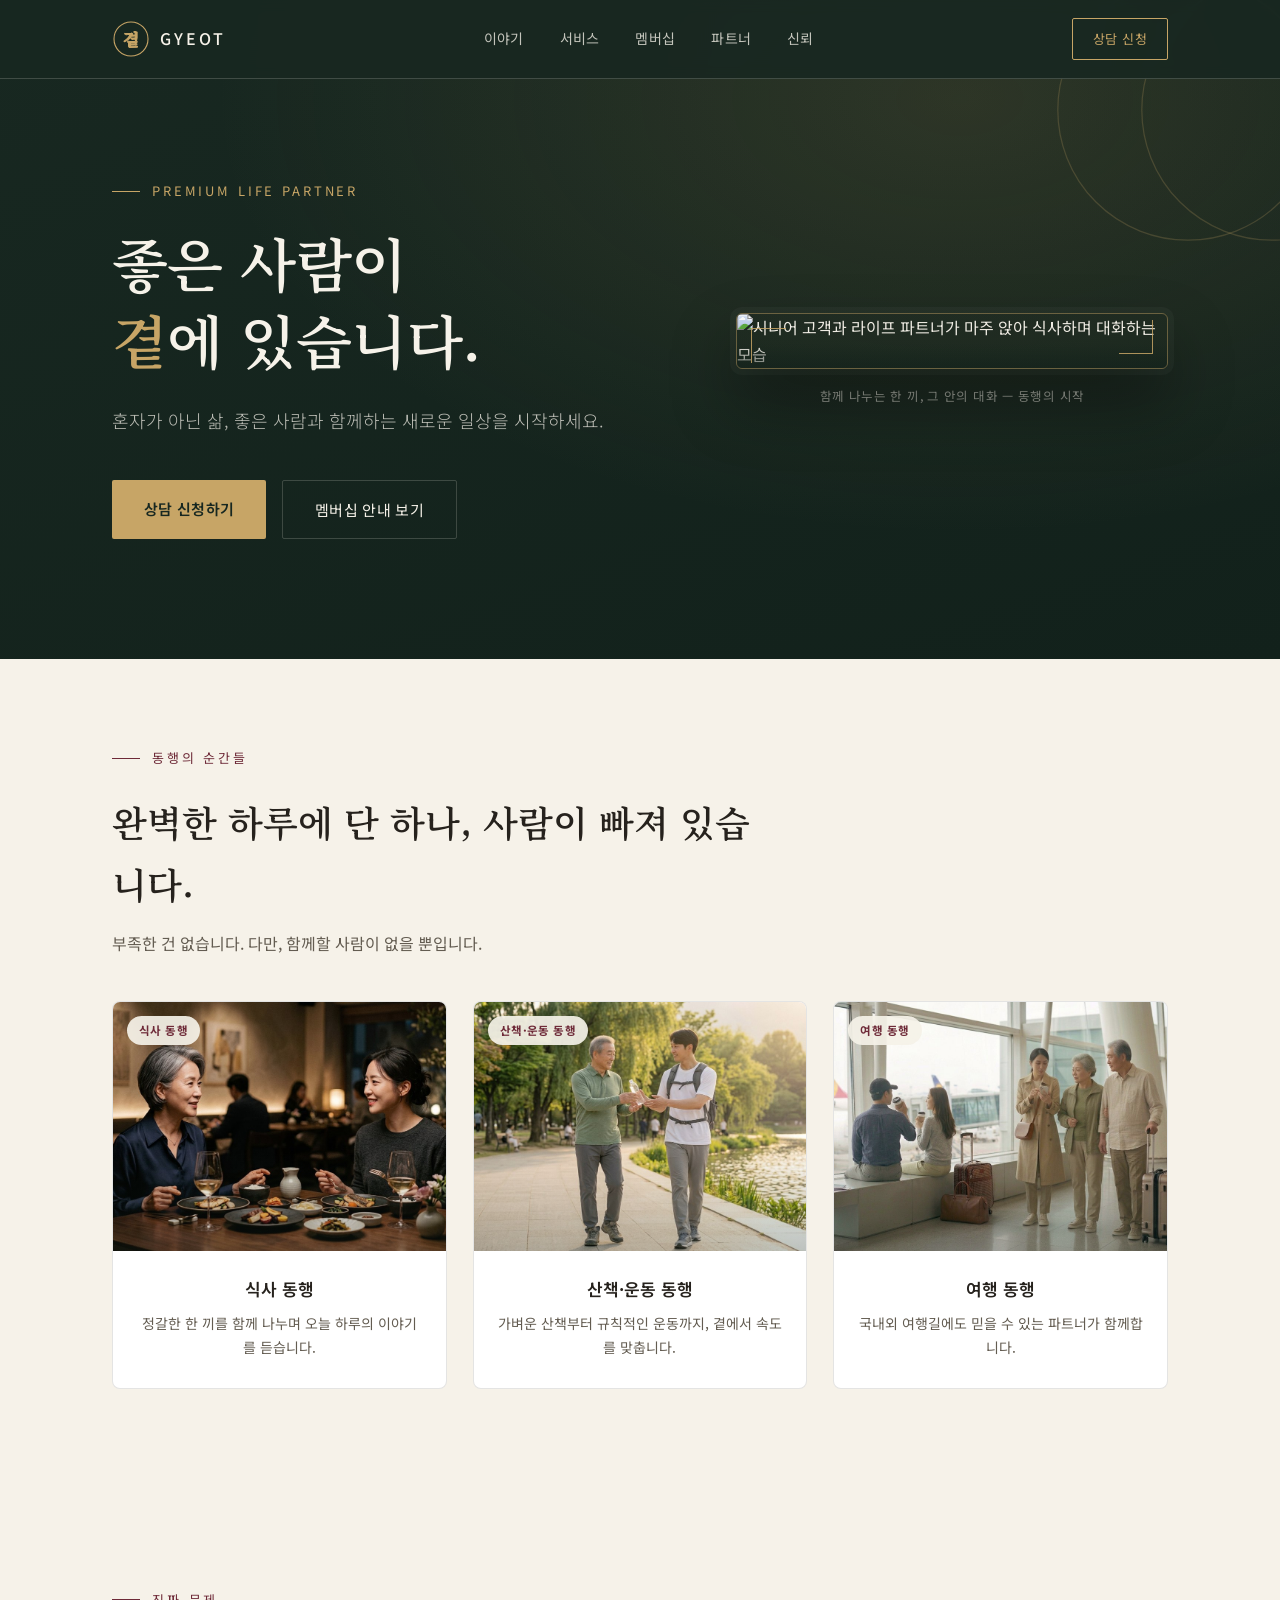
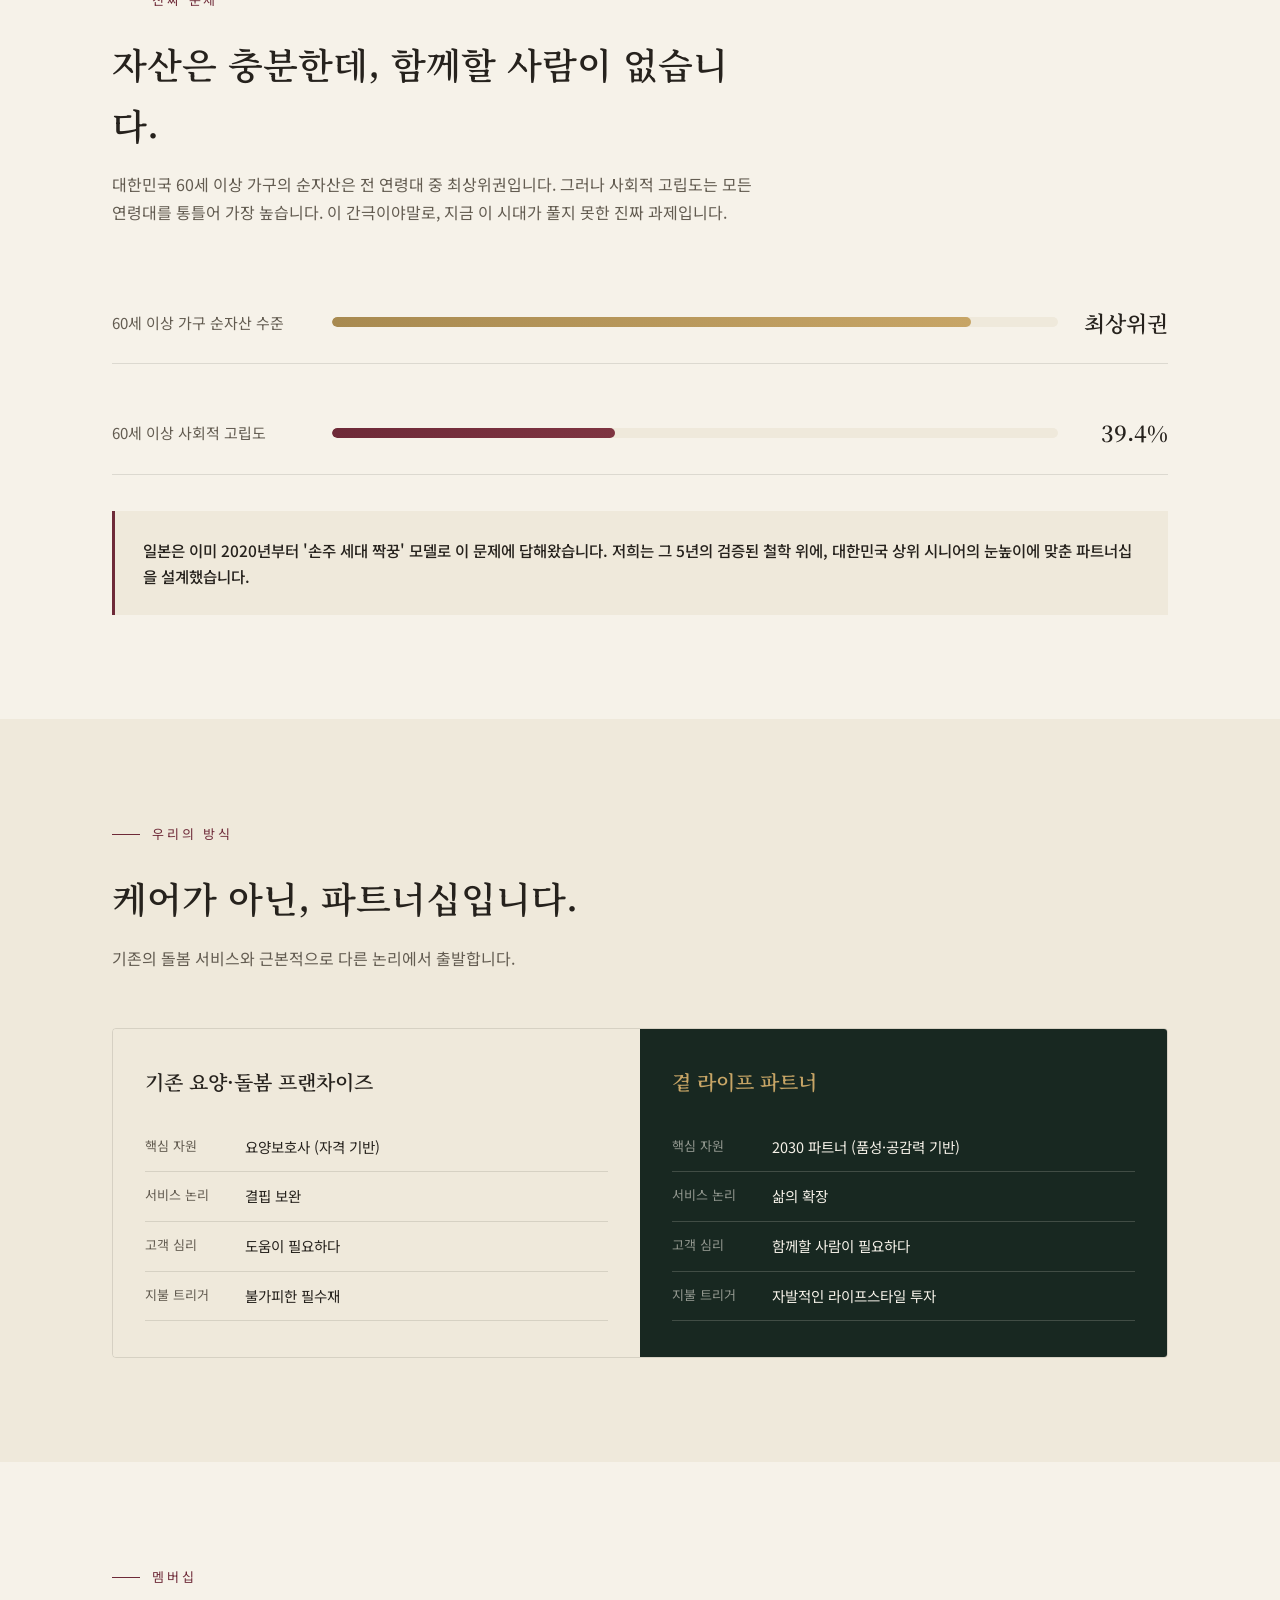
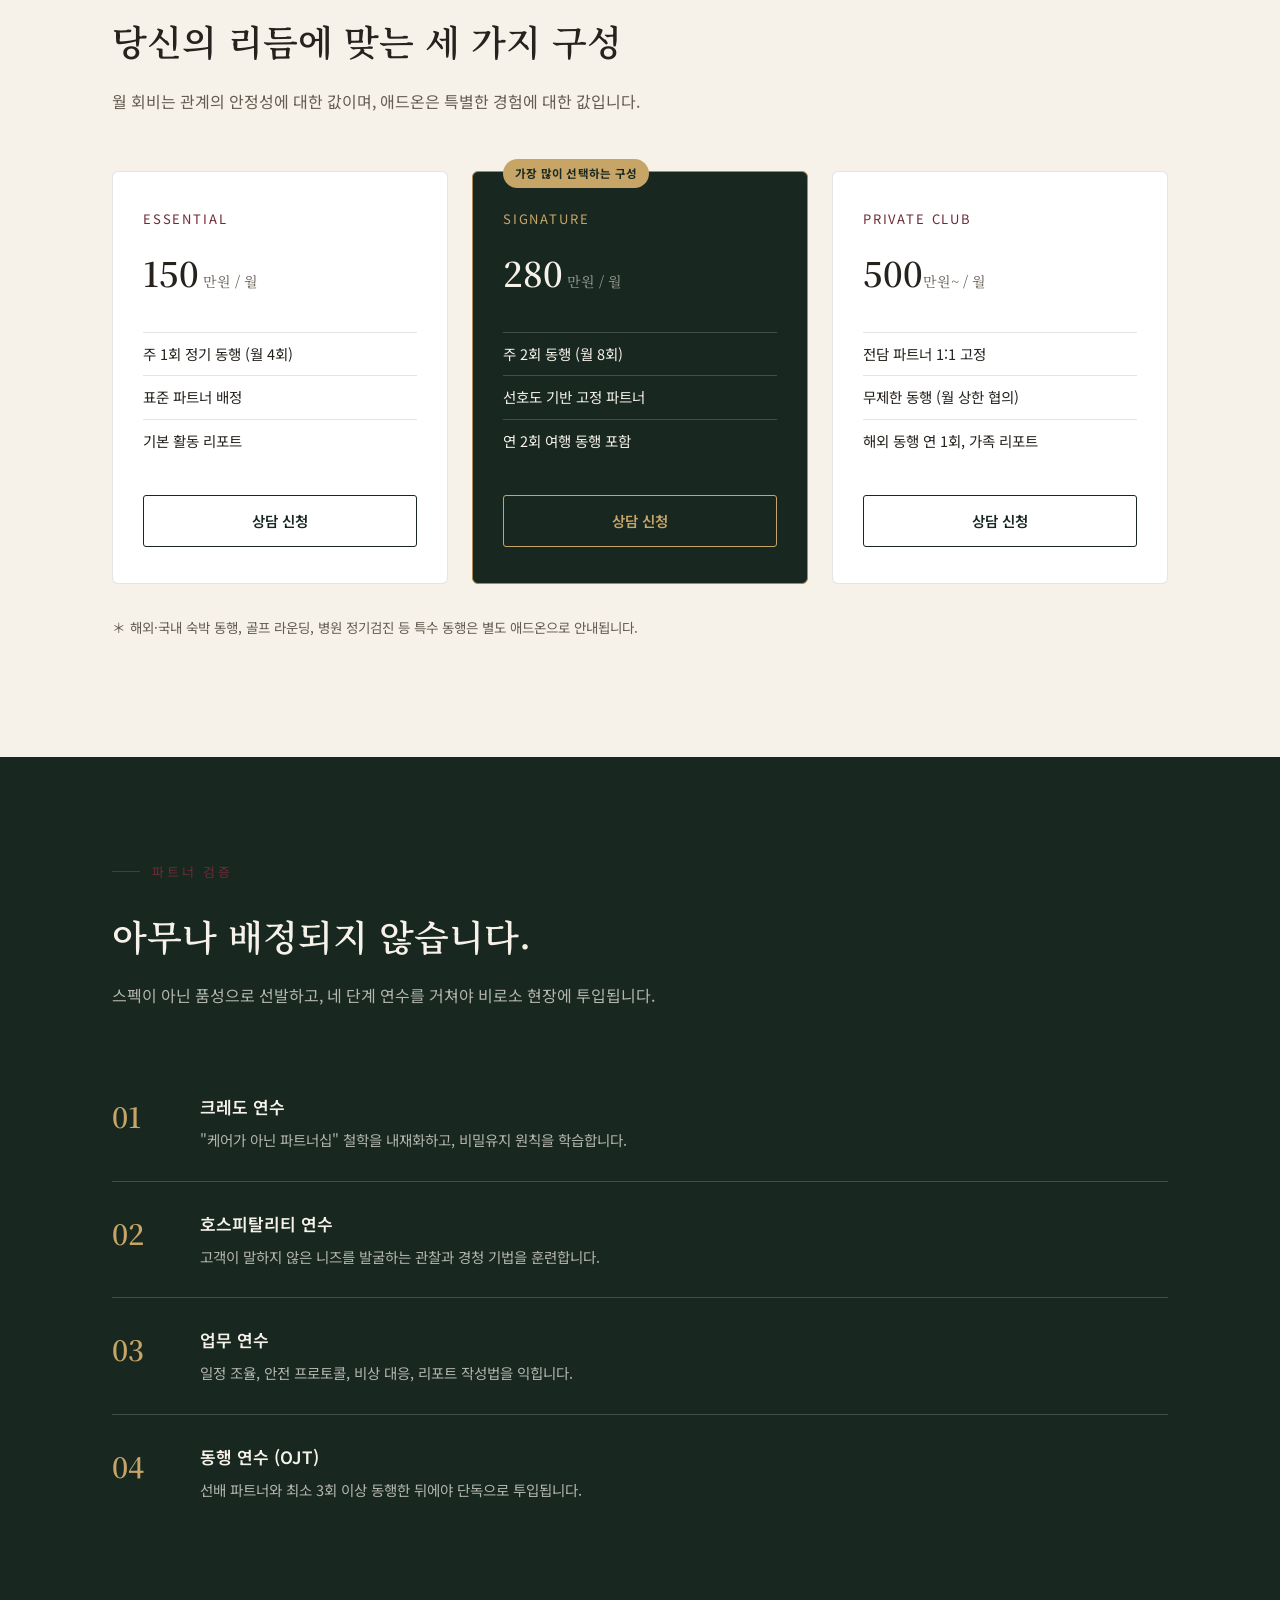
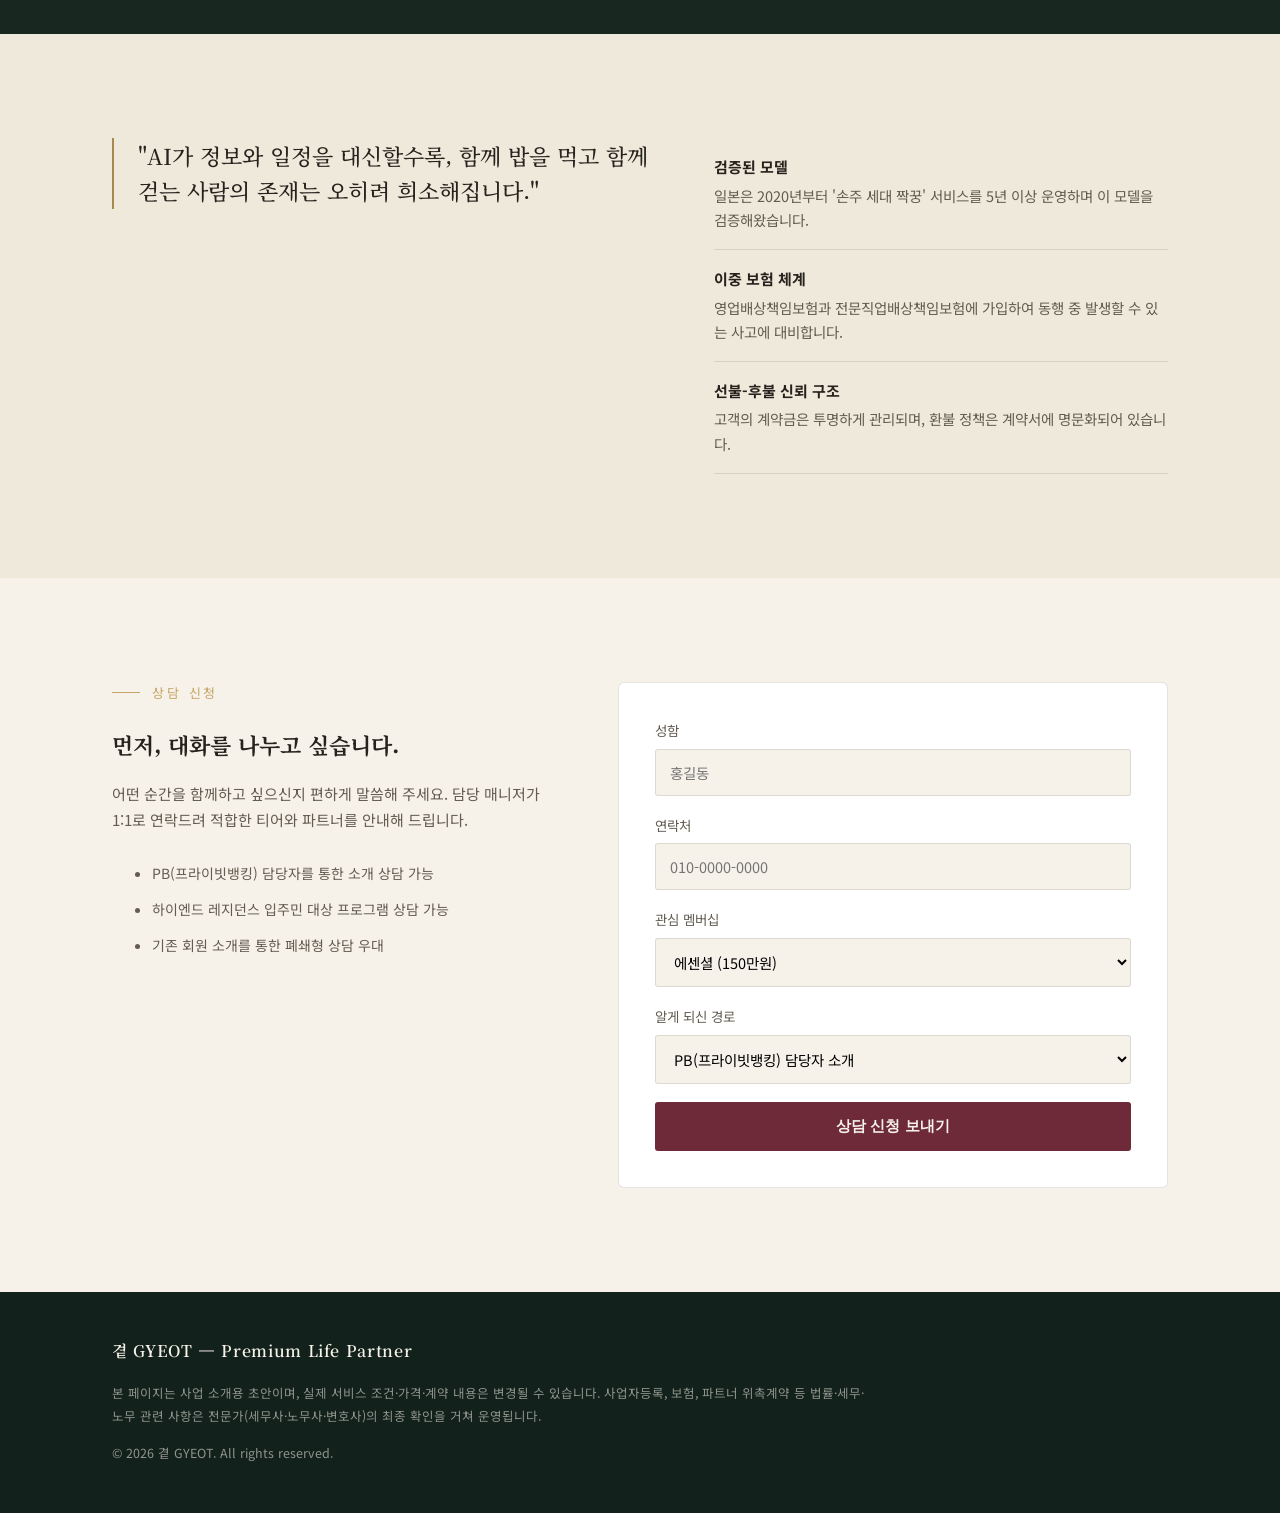
==== senior-life-partner.html @ 0fdac77f "GYEOT 사이트: 유저 페이지로 이전" ====
<!DOCTYPE html>
<html lang="ko">
<head>
<meta charset="UTF-8">
<meta name="viewport" content="width=device-width, initial-scale=1.0">
<title>곁 GYEOT — Premium Life Partner</title>
<link rel="preconnect" href="https://fonts.googleapis.com">
<link rel="preconnect" href="https://fonts.gstatic.com" crossorigin>
<link href="https://fonts.googleapis.com/css2?family=Noto+Serif+KR:wght@400;500;600;700&family=Noto+Sans+KR:wght@300;400;500;600;700&display=swap" rel="stylesheet">
<style>
  :root{
    --ivory:#F6F2E9;
    --ivory-deep:#EFE9DB;
    --pine:#182821;
    --pine-soft:#22362D;
    --burgundy:#6E2A38;
    --burgundy-soft:#7E3441;
    --gold:#A88A50;
    --gold-bright:#C7A566;
    --ink:#26221D;
    --ink-soft:#635C51;
    --line:rgba(38,34,29,0.12);
    --line-on-dark:rgba(246,242,233,0.18);
  }
  *{box-sizing:border-box;}
  html{scroll-behavior:smooth;}
  body{
    margin:0;
    background:var(--ivory);
    color:var(--ink);
    font-family:'Noto Sans KR', sans-serif;
    font-weight:400;
    line-height:1.7;
    -webkit-font-smoothing:antialiased;
  }
  h1,h2,h3,.serif{ font-family:'Noto Serif KR', serif; }
  a{ color:inherit; }
  .wrap{ max-width:1120px; margin:0 auto; padding:0 32px; }
  @media (max-width:640px){ .wrap{ padding:0 20px; } }

  /* --- signature mark: interlocking companion circles --- */
  .mark{ display:inline-flex; align-items:center; gap:0; }
  .mark svg{ display:block; }

  /* --- nav --- */
  header{
    position:fixed; top:0; left:0; right:0; z-index:50;
    background:rgba(24,40,33,0.92);
    backdrop-filter:blur(6px);
    border-bottom:1px solid var(--line-on-dark);
  }
  .nav{
    display:flex; align-items:center; justify-content:space-between;
    padding:18px 32px; max-width:1120px; margin:0 auto;
  }
  .brand{
    display:flex; align-items:center; gap:10px;
    color:var(--ivory); letter-spacing:0.04em; font-size:19px; font-weight:600;
  }
  .brand .mark svg{ stroke:var(--gold-bright); }
  nav.links{ display:flex; gap:36px; font-size:14px; letter-spacing:0.02em; }
  nav.links a{ color:rgba(246,242,233,0.78); text-decoration:none; transition:color .2s; }
  nav.links a:hover{ color:var(--gold-bright); }
  .nav-cta{
    background:transparent; border:1px solid var(--gold-bright); color:var(--gold-bright);
    padding:9px 20px; font-size:13px; letter-spacing:0.03em; border-radius:2px;
    text-decoration:none; transition:all .25s;
  }
  .nav-cta:hover{ background:var(--gold-bright); color:var(--pine); }
  .nav-toggle{ display:none; }
  @media (max-width:800px){
    nav.links{ display:none; }
    .nav-toggle{ display:block; color:var(--ivory); background:none; border:none; font-size:22px; cursor:pointer; }
  }

  /* --- hero --- */
  .hero{
    background:
      radial-gradient(ellipse at 75% 15%, rgba(168,138,80,0.16), transparent 55%),
      linear-gradient(160deg, #182821 0%, #12211B 100%);
    color:var(--ivory);
    padding:180px 0 120px;
    position:relative;
    overflow:hidden;
  }
  .hero::after{
    content:"";
    position:absolute; right:-160px; top:-100px; width:420px; height:420px;
    background: url('data:image/svg+xml;utf8,<svg xmlns="http://www.w3.org/2000/svg" viewBox="0 0 200 200"><circle cx="80" cy="100" r="62" fill="none" stroke="%23C7A566" stroke-width="0.6" opacity="0.22"/><circle cx="120" cy="100" r="62" fill="none" stroke="%23C7A566" stroke-width="0.6" opacity="0.22"/></svg>') no-repeat center/contain;
    pointer-events:none;
  }
  .hero-grid{
    display:grid; grid-template-columns:1.15fr 0.85fr; gap:40px; align-items:center; position:relative; z-index:1;
  }
  @media (max-width:900px){ .hero-grid{ grid-template-columns:1fr; } .hero-visual{ order:-1; max-width:340px; margin:0 auto 20px; } }
  .hero-visual{ position:relative; }
  .hero-visual-frame{
    position:relative; border-radius:6px; overflow:hidden;
    border:1px solid rgba(199,165,102,0.45);
    box-shadow:0 32px 64px rgba(0,0,0,0.38), 0 0 0 6px rgba(246,242,233,0.03);
  }
  .hero-visual-frame img{ width:100%; display:block; filter:saturate(0.93) brightness(0.97); }
  .hero-visual-frame::after{
    content:""; position:absolute; inset:0; pointer-events:none;
    background:linear-gradient(180deg, rgba(24,40,33,0) 55%, rgba(18,33,27,0.62) 100%);
  }
  .hero-visual-frame::before{
    content:""; position:absolute; top:14px; left:14px; width:34px; height:34px;
    border-top:1.4px solid var(--gold-bright); border-left:1.4px solid var(--gold-bright);
    z-index:2; opacity:0.85;
  }
  .hero-visual-corner{
    position:absolute; bottom:14px; right:14px; width:34px; height:34px;
    border-bottom:1.4px solid var(--gold-bright); border-right:1.4px solid var(--gold-bright);
    z-index:2; opacity:0.85;
  }
  .hero-visual svg{ width:100%; height:auto; display:block; }
  .hero-visual-caption{
    margin-top:16px; font-size:12.5px; letter-spacing:0.03em; color:rgba(246,242,233,0.55); text-align:center;
  }
  .eyebrow{
    font-size:13px; letter-spacing:0.22em; text-transform:uppercase; color:var(--gold-bright);
    margin-bottom:22px; display:flex; align-items:center; gap:12px;
  }
  .eyebrow::before{ content:""; width:28px; height:1px; background:var(--gold-bright); display:inline-block; }
  .hero h1{
    font-size:clamp(34px, 5.2vw, 58px);
    font-weight:600; line-height:1.32; margin:0 0 28px; max-width:720px;
    letter-spacing:-0.01em;
  }
  .hero h1 em{ font-style:normal; color:var(--gold-bright); }
  .hero p.lead{
    font-size:18px; color:rgba(246,242,233,0.75); max-width:560px; margin:0 0 44px; font-weight:300;
  }
  .cta-row{ display:flex; gap:16px; flex-wrap:wrap; }
  .btn-gold{
    background:var(--gold-bright); color:var(--pine); border:none; padding:16px 32px;
    font-size:15px; font-weight:600; letter-spacing:0.02em; border-radius:2px; cursor:pointer;
    text-decoration:none; display:inline-block; transition:transform .2s, box-shadow .2s;
  }
  .btn-gold:hover{ transform:translateY(-2px); box-shadow:0 12px 28px rgba(199,165,102,0.25); }
  .btn-ghost{
    background:transparent; color:var(--ivory); border:1px solid var(--line-on-dark); padding:16px 32px;
    font-size:15px; letter-spacing:0.02em; border-radius:2px; cursor:pointer; text-decoration:none; display:inline-block;
    transition:border-color .2s;
  }
  .btn-ghost:hover{ border-color:var(--gold-bright); }

  /* --- section shell --- */
  section{ padding:104px 0; }
  .section-head{ max-width:640px; margin:0 0 56px; }
  .section-head .eyebrow{ color:var(--burgundy); }
  .section-head .eyebrow::before{ background:var(--burgundy); }
  .section-head h2{ font-size:clamp(26px,3.4vw,36px); font-weight:600; margin:0 0 16px; color:var(--ink); }
  .section-head p{ color:var(--ink-soft); font-size:16px; margin:0; }
  .dark-bg{ background:var(--pine); color:var(--ivory); }
  .dark-bg .section-head h2{ color:var(--ivory); }
  .dark-bg .section-head p{ color:rgba(246,242,233,0.7); }

  /* --- insight: 격차 비교 --- */
  .moments{ padding:88px 0 96px; background:var(--ivory); }
  .moments .section-head{ margin-bottom:44px; }
  .moment-grid{ display:grid; grid-template-columns:repeat(3,1fr); gap:26px; }
  @media (max-width:800px){ .moment-grid{ grid-template-columns:1fr; } }
  .moment-card{
    background:#fff; border:1px solid var(--line); border-radius:8px; overflow:hidden;
    text-align:left; transition:transform .25s, box-shadow .25s;
  }
  .moment-card:hover{ transform:translateY(-5px); box-shadow:0 18px 34px rgba(38,34,29,0.09); }
  .moment-photo{ position:relative; aspect-ratio:4/3; overflow:hidden; }
  .moment-photo img{ width:100%; height:100%; object-fit:cover; display:block; filter:saturate(0.95); transition:transform .5s ease; }
  .moment-card:hover .moment-photo img{ transform:scale(1.04); }
  .moment-photo::after{
    content:""; position:absolute; inset:0;
    background:linear-gradient(180deg, rgba(24,40,33,0) 60%, rgba(24,40,33,0.28) 100%);
  }
  .moment-tag{
    position:absolute; top:14px; left:14px; z-index:2;
    background:rgba(246,242,233,0.92); color:var(--burgundy); font-size:11.5px; font-weight:700;
    letter-spacing:0.04em; padding:5px 12px; border-radius:20px;
  }
  .moment-body{ padding:24px 24px 28px; text-align:center; }
  .moment-body h4{ font-size:17px; margin:0 0 8px; font-weight:600; }
  .moment-body p{ font-size:14px; color:var(--ink-soft); margin:0; }

  .gap-compare{ display:grid; gap:28px; }
  .gap-row{
    display:grid; grid-template-columns:200px 1fr 90px; gap:20px; align-items:center;
    padding:22px 0; border-bottom:1px solid var(--line);
  }
  .gap-row .label{ font-size:15px; color:var(--ink-soft); }
  .gap-row .bar-track{ height:10px; background:var(--ivory-deep); border-radius:6px; overflow:hidden; }
  .gap-row .bar-fill{ height:100%; border-radius:6px; }
  .gap-row.a .bar-fill{ background:linear-gradient(90deg, var(--gold), var(--gold-bright)); width:88%; }
  .gap-row.b .bar-fill{ background:linear-gradient(90deg, var(--burgundy), var(--burgundy-soft)); width:39%; }
  .gap-row .num{ font-family:'Noto Serif KR',serif; font-size:22px; text-align:right; font-weight:600; }
  .insight-note{
    margin-top:36px; padding:26px 28px; background:var(--ivory-deep); border-left:3px solid var(--burgundy);
    font-size:15.5px; color:var(--ink); font-weight:500;
  }

  /* --- 비교 테이블 --- */
  .compare-grid{ display:grid; grid-template-columns:1fr 1fr; gap:0; border:1px solid var(--line); border-radius:4px; overflow:hidden; }
  @media (max-width:720px){ .compare-grid{ grid-template-columns:1fr; } }
  .compare-col{ padding:36px 32px; }
  .compare-col.old{ background:var(--ivory-deep); }
  .compare-col.new{ background:var(--pine); color:var(--ivory); }
  .compare-col h3{ font-size:20px; margin:0 0 24px; font-weight:600; }
  .compare-col.new h3{ color:var(--gold-bright); }
  .compare-item{ display:flex; gap:12px; padding:12px 0; border-bottom:1px solid var(--line); font-size:14.5px; }
  .compare-col.new .compare-item{ border-bottom:1px solid var(--line-on-dark); }
  .compare-item .k{ min-width:88px; color:var(--ink-soft); font-size:13px; }
  .compare-col.new .compare-item .k{ color:rgba(246,242,233,0.55); }

  /* --- 멤버십 --- */
  .tier-grid{ display:grid; grid-template-columns:repeat(3,1fr); gap:24px; }
  @media (max-width:900px){ .tier-grid{ grid-template-columns:1fr; } }
  .tier-card{
    background:#fff; border:1px solid var(--line); border-radius:6px; padding:36px 30px;
    display:flex; flex-direction:column; transition:transform .25s, box-shadow .25s;
  }
  .tier-card:hover{ transform:translateY(-6px); box-shadow:0 20px 40px rgba(38,34,29,0.08); }
  .tier-card.featured{
    background:var(--pine); color:var(--ivory); border-color:var(--gold);
    position:relative;
  }
  .tier-card.featured::before{
    content:"가장 많이 선택하는 구성"; position:absolute; top:-13px; left:30px;
    background:var(--gold-bright); color:var(--pine); font-size:11.5px; font-weight:700;
    padding:5px 12px; border-radius:20px; letter-spacing:0.02em;
  }
  .tier-name{ font-size:13px; letter-spacing:0.14em; text-transform:uppercase; color:var(--burgundy); margin-bottom:14px; }
  .tier-card.featured .tier-name{ color:var(--gold-bright); }
  .tier-price{ font-family:'Noto Serif KR',serif; font-size:34px; font-weight:600; margin:0 0 4px; }
  .tier-price span{ font-size:14px; font-weight:400; color:var(--ink-soft); }
  .tier-card.featured .tier-price span{ color:rgba(246,242,233,0.6); }
  .tier-list{ list-style:none; padding:0; margin:26px 0 32px; flex:1; }
  .tier-list li{ padding:9px 0; border-top:1px solid var(--line); font-size:14.5px; }
  .tier-card.featured .tier-list li{ border-top:1px solid var(--line-on-dark); }
  .tier-btn{
    text-align:center; padding:13px; border-radius:3px; text-decoration:none; font-size:14.5px; font-weight:600;
    border:1px solid var(--pine); color:var(--pine); transition:all .2s;
  }
  .tier-btn:hover{ background:var(--pine); color:var(--ivory); }
  .tier-card.featured .tier-btn{ border-color:var(--gold-bright); color:var(--gold-bright); }
  .tier-card.featured .tier-btn:hover{ background:var(--gold-bright); color:var(--pine); }
  .addon-note{ margin-top:32px; font-size:13.5px; color:var(--ink-soft); }

  /* --- 파트너 4단계 --- */
  .steps{ display:grid; gap:0; counter-reset:step; }
  .step{
    display:grid; grid-template-columns:64px 1fr; gap:24px; padding:28px 0; border-bottom:1px solid var(--line-on-dark);
  }
  .step:last-child{ border-bottom:none; }
  .step-num{ font-family:'Noto Serif KR',serif; font-size:28px; color:var(--gold-bright); font-weight:600; }
  .step h4{ margin:0 0 6px; font-size:17px; font-weight:600; }
  .step p{ margin:0; color:rgba(246,242,233,0.7); font-size:14.5px; }

  /* --- 신뢰 --- */
  .trust-grid{ display:grid; grid-template-columns:1.1fr 0.9fr; gap:48px; align-items:start; }
  @media (max-width:800px){ .trust-grid{ grid-template-columns:1fr; } }
  .quote-block{
    font-family:'Noto Serif KR',serif; font-size:22px; line-height:1.6; font-weight:500; color:var(--ink);
    border-left:2px solid var(--gold); padding-left:24px;
  }
  .trust-list{ list-style:none; padding:0; margin:0; }
  .trust-list li{ padding:16px 0; border-bottom:1px solid var(--line); font-size:14.5px; color:var(--ink-soft); }
  .trust-list li b{ color:var(--ink); display:block; margin-bottom:4px; font-size:15px; }

  /* --- contact --- */
  .contact-shell{ display:grid; grid-template-columns:0.9fr 1.1fr; gap:56px; }
  @media (max-width:800px){ .contact-shell{ grid-template-columns:1fr; } }
  .form-card{
    background:#fff; border:1px solid var(--line); border-radius:6px; padding:36px;
  }
  .field{ margin-bottom:18px; }
  .field label{ display:block; font-size:13.5px; color:var(--ink-soft); margin-bottom:7px; }
  .field input, .field select{
    width:100%; padding:12px 14px; border:1px solid var(--line); border-radius:3px; font-size:14.5px;
    font-family:inherit; background:var(--ivory);
  }
  .submit-btn{
    width:100%; background:var(--burgundy); color:var(--ivory); border:none; padding:15px; border-radius:3px;
    font-size:15px; font-weight:600; cursor:pointer; transition:background .2s;
  }
  .submit-btn:hover{ background:var(--burgundy-soft); }
  .form-note{ font-size:12.5px; color:var(--ink-soft); margin-top:12px; }
  .contact-side h3{ font-size:22px; margin:0 0 18px; }
  .contact-side p{ color:var(--ink-soft); font-size:15px; }
  .channel-list{ margin-top:24px; }
  .channel-list li{ font-size:14px; color:var(--ink-soft); padding:6px 0; }

  footer{
    background:#12211B; color:rgba(246,242,233,0.55); padding:44px 0 36px; font-size:12.5px; line-height:1.9;
  }
  footer .brand{ color:var(--ivory); margin-bottom:14px; }
  .disclaimer{ max-width:760px; }

  @media (prefers-reduced-motion: reduce){
    *{ transition:none !important; scroll-behavior:auto !important; }
  }

  .reveal{ opacity:0; transform:translateY(18px); transition:opacity .7s ease, transform .7s ease; }
  .reveal.in{ opacity:1; transform:none; }
</style>
</head>
<body>

<header>
  <div class="nav">
    <div class="brand">
      <span class="mark">
        <svg width="38" height="38" viewBox="0 0 38 38">
          <circle cx="19" cy="19" r="17" fill="none" stroke="#C7A566" stroke-width="1.1"/>
          <text x="19" y="26" text-anchor="middle" font-family="'Noto Serif KR',serif" font-weight="700" font-size="17" fill="#C7A566">곁</text>
        </svg>
      </span>
      <span style="font-size:16px; letter-spacing:0.18em; font-weight:500; color:var(--ivory);">GYEOT</span>
    </div>
    <nav class="links">
      <a href="#insight">이야기</a>
      <a href="#service">서비스</a>
      <a href="#membership">멤버십</a>
      <a href="#partner">파트너</a>
      <a href="#trust">신뢰</a>
    </nav>
    <a class="nav-cta" href="#contact">상담 신청</a>
  </div>
</header>

<section class="hero">
  <div class="wrap">
    <div class="hero-grid">
      <div>
        <div class="eyebrow">PREMIUM LIFE PARTNER</div>
        <h1>좋은 사람이<br><em>곁</em>에 있습니다.</h1>
        <p class="lead">혼자가 아닌 삶, 좋은 사람과 함께하는 새로운 일상을 시작하세요.</p>
        <div class="cta-row">
          <a class="btn-gold" href="#contact">상담 신청하기</a>
          <a class="btn-ghost" href="#membership">멤버십 안내 보기</a>
        </div>
      </div>
      <div class="hero-visual">
        <div class="hero-visual-frame">
          <img src="hero-dining.jpg" alt="시니어 고객과 라이프 파트너가 마주 앉아 식사하며 대화하는 모습">
          <div class="hero-visual-corner"></div>
        </div>
        <div class="hero-visual-caption">함께 나누는 한 끼, 그 안의 대화 — 동행의 시작</div>
      </div>
    </div>
  </div>
</section>

<section class="moments">
  <div class="wrap">
    <div class="section-head reveal" style="margin:0 0 44px;">
      <div class="eyebrow">동행의 순간들</div>
      <h2>완벽한 하루에 단 하나, 사람이 빠져 있습니다.</h2>
      <p>부족한 건 없습니다. 다만, 함께할 사람이 없을 뿐입니다.</p>
    </div>
    <div class="moment-grid reveal">
      <div class="moment-card">
        <div class="moment-photo">
          <span class="moment-tag">식사 동행</span>
          <img src="moment-dining.jpg" alt="시니어 고객과 파트너가 레스토랑에서 마주 앉아 식사하며 대화하는 모습">
        </div>
        <div class="moment-body">
          <h4>식사 동행</h4>
          <p>정갈한 한 끼를 함께 나누며 오늘 하루의 이야기를 듣습니다.</p>
        </div>
      </div>
      <div class="moment-card">
        <div class="moment-photo">
          <span class="moment-tag">산책·운동 동행</span>
          <img src="moment-walk.jpg" alt="시니어 고객과 파트너가 호숫가를 따라 함께 산책하는 모습">
        </div>
        <div class="moment-body">
          <h4>산책·운동 동행</h4>
          <p>가벼운 산책부터 규칙적인 운동까지, 곁에서 속도를 맞춥니다.</p>
        </div>
      </div>
      <div class="moment-card">
        <div class="moment-photo">
          <span class="moment-tag">여행 동행</span>
          <img src="moment-travel.jpg" alt="시니어 고객 부부와 파트너가 공항에서 여행을 준비하는 모습">
        </div>
        <div class="moment-body">
          <h4>여행 동행</h4>
          <p>국내외 여행길에도 믿을 수 있는 파트너가 함께합니다.</p>
        </div>
      </div>
    </div>
  </div>
</section>

<section id="insight">
  <div class="wrap">
    <div class="section-head reveal">
      <div class="eyebrow">진짜 문제</div>
      <h2>자산은 충분한데, 함께할 사람이 없습니다.</h2>
      <p>대한민국 60세 이상 가구의 순자산은 전 연령대 중 최상위권입니다. 그러나 사회적 고립도는 모든 연령대를 통틀어 가장 높습니다. 이 간극이야말로, 지금 이 시대가 풀지 못한 진짜 과제입니다.</p>
    </div>
    <div class="gap-compare reveal">
      <div class="gap-row a">
        <div class="label">60세 이상 가구 순자산 수준</div>
        <div class="bar-track"><div class="bar-fill"></div></div>
        <div class="num">최상위권</div>
      </div>
      <div class="gap-row b">
        <div class="label">60세 이상 사회적 고립도</div>
        <div class="bar-track"><div class="bar-fill"></div></div>
        <div class="num">39.4%</div>
      </div>
    </div>
    <div class="insight-note reveal">
      일본은 이미 2020년부터 '손주 세대 짝꿍' 모델로 이 문제에 답해왔습니다. 저희는 그 5년의 검증된 철학 위에, 대한민국 상위 시니어의 눈높이에 맞춘 파트너십을 설계했습니다.
    </div>
  </div>
</section>

<section id="service" style="background:var(--ivory-deep);">
  <div class="wrap">
    <div class="section-head reveal">
      <div class="eyebrow">우리의 방식</div>
      <h2>케어가 아닌, 파트너십입니다.</h2>
      <p>기존의 돌봄 서비스와 근본적으로 다른 논리에서 출발합니다.</p>
    </div>
    <div class="compare-grid reveal">
      <div class="compare-col old">
        <h3>기존 요양·돌봄 프랜차이즈</h3>
        <div class="compare-item"><span class="k">핵심 자원</span><span>요양보호사 (자격 기반)</span></div>
        <div class="compare-item"><span class="k">서비스 논리</span><span>결핍 보완</span></div>
        <div class="compare-item"><span class="k">고객 심리</span><span>도움이 필요하다</span></div>
        <div class="compare-item"><span class="k">지불 트리거</span><span>불가피한 필수재</span></div>
      </div>
      <div class="compare-col new">
        <h3>곁 라이프 파트너</h3>
        <div class="compare-item"><span class="k">핵심 자원</span><span>2030 파트너 (품성·공감력 기반)</span></div>
        <div class="compare-item"><span class="k">서비스 논리</span><span>삶의 확장</span></div>
        <div class="compare-item"><span class="k">고객 심리</span><span>함께할 사람이 필요하다</span></div>
        <div class="compare-item"><span class="k">지불 트리거</span><span>자발적인 라이프스타일 투자</span></div>
      </div>
    </div>
  </div>
</section>

<section id="membership">
  <div class="wrap">
    <div class="section-head reveal">
      <div class="eyebrow">멤버십</div>
      <h2>당신의 리듬에 맞는 세 가지 구성</h2>
      <p>월 회비는 관계의 안정성에 대한 값이며, 애드온은 특별한 경험에 대한 값입니다.</p>
    </div>
    <div class="tier-grid reveal">
      <div class="tier-card">
        <div class="tier-name">Essential</div>
        <div class="tier-price">150<span> 만원 / 월</span></div>
        <ul class="tier-list">
          <li>주 1회 정기 동행 (월 4회)</li>
          <li>표준 파트너 배정</li>
          <li>기본 활동 리포트</li>
        </ul>
        <a class="tier-btn" href="#contact">상담 신청</a>
      </div>
      <div class="tier-card featured">
        <div class="tier-name">Signature</div>
        <div class="tier-price">280<span> 만원 / 월</span></div>
        <ul class="tier-list">
          <li>주 2회 동행 (월 8회)</li>
          <li>선호도 기반 고정 파트너</li>
          <li>연 2회 여행 동행 포함</li>
        </ul>
        <a class="tier-btn" href="#contact">상담 신청</a>
      </div>
      <div class="tier-card">
        <div class="tier-name">Private Club</div>
        <div class="tier-price">500<span>만원~ / 월</span></div>
        <ul class="tier-list">
          <li>전담 파트너 1:1 고정</li>
          <li>무제한 동행 (월 상한 협의)</li>
          <li>해외 동행 연 1회, 가족 리포트</li>
        </ul>
        <a class="tier-btn" href="#contact">상담 신청</a>
      </div>
    </div>
    <p class="addon-note">＊ 해외·국내 숙박 동행, 골프 라운딩, 병원 정기검진 등 특수 동행은 별도 애드온으로 안내됩니다.</p>
  </div>
</section>

<section id="partner" class="dark-bg">
  <div class="wrap">
    <div class="section-head reveal">
      <div class="eyebrow">파트너 검증</div>
      <h2>아무나 배정되지 않습니다.</h2>
      <p>스펙이 아닌 품성으로 선발하고, 네 단계 연수를 거쳐야 비로소 현장에 투입됩니다.</p>
    </div>
    <div class="steps reveal">
      <div class="step">
        <div class="step-num">01</div>
        <div><h4>크레도 연수</h4><p>"케어가 아닌 파트너십" 철학을 내재화하고, 비밀유지 원칙을 학습합니다.</p></div>
      </div>
      <div class="step">
        <div class="step-num">02</div>
        <div><h4>호스피탈리티 연수</h4><p>고객이 말하지 않은 니즈를 발굴하는 관찰과 경청 기법을 훈련합니다.</p></div>
      </div>
      <div class="step">
        <div class="step-num">03</div>
        <div><h4>업무 연수</h4><p>일정 조율, 안전 프로토콜, 비상 대응, 리포트 작성법을 익힙니다.</p></div>
      </div>
      <div class="step">
        <div class="step-num">04</div>
        <div><h4>동행 연수 (OJT)</h4><p>선배 파트너와 최소 3회 이상 동행한 뒤에야 단독으로 투입됩니다.</p></div>
      </div>
    </div>
  </div>
</section>

<section id="trust" style="background:var(--ivory-deep);">
  <div class="wrap">
    <div class="trust-grid">
      <div class="quote-block reveal">
        "AI가 정보와 일정을 대신할수록, 함께 밥을 먹고 함께 걷는 사람의 존재는 오히려 희소해집니다."
      </div>
      <ul class="trust-list reveal">
        <li><b>검증된 모델</b>일본은 2020년부터 '손주 세대 짝꿍' 서비스를 5년 이상 운영하며 이 모델을 검증해왔습니다.</li>
        <li><b>이중 보험 체계</b>영업배상책임보험과 전문직업배상책임보험에 가입하여 동행 중 발생할 수 있는 사고에 대비합니다.</li>
        <li><b>선불-후불 신뢰 구조</b>고객의 계약금은 투명하게 관리되며, 환불 정책은 계약서에 명문화되어 있습니다.</li>
      </ul>
    </div>
  </div>
</section>

<section id="contact">
  <div class="wrap">
    <div class="contact-shell">
      <div class="contact-side reveal">
        <div class="eyebrow">상담 신청</div>
        <h3>먼저, 대화를 나누고 싶습니다.</h3>
        <p>어떤 순간을 함께하고 싶으신지 편하게 말씀해 주세요. 담당 매니저가 1:1로 연락드려 적합한 티어와 파트너를 안내해 드립니다.</p>
        <ul class="channel-list">
          <li>PB(프라이빗뱅킹) 담당자를 통한 소개 상담 가능</li>
          <li>하이엔드 레지던스 입주민 대상 프로그램 상담 가능</li>
          <li>기존 회원 소개를 통한 폐쇄형 상담 우대</li>
        </ul>
      </div>
      <div class="form-card reveal">
        <form onsubmit="event.preventDefault(); document.getElementById('formMsg').style.display='block'; this.reset();">
          <div class="field"><label>성함</label><input type="text" required placeholder="홍길동"></div>
          <div class="field"><label>연락처</label><input type="tel" required placeholder="010-0000-0000"></div>
          <div class="field">
            <label>관심 멤버십</label>
            <select>
              <option>에센셜 (150만원)</option>
              <option>시그니처 (280만원)</option>
              <option>프라이빗 클럽 (500만원~)</option>
              <option>상담 후 결정</option>
            </select>
          </div>
          <div class="field">
            <label>알게 되신 경로</label>
            <select>
              <option>PB(프라이빗뱅킹) 담당자 소개</option>
              <option>하이엔드 레지던스 안내</option>
              <option>자녀·가족 추천</option>
              <option>지인 소개</option>
              <option>기타</option>
            </select>
          </div>
          <button class="submit-btn" type="submit">상담 신청 보내기</button>
          <p class="form-note" id="formMsg" style="display:none;">신청이 접수되었습니다. 담당 매니저가 곧 연락드리겠습니다.</p>
        </form>
      </div>
    </div>
  </div>
</section>

<footer>
  <div class="wrap">
    <div class="brand serif" style="font-size:16px;">곁 GYEOT — Premium Life Partner</div>
    <p class="disclaimer">본 페이지는 사업 소개용 초안이며, 실제 서비스 조건·가격·계약 내용은 변경될 수 있습니다. 사업자등록, 보험, 파트너 위촉계약 등 법률·세무·노무 관련 사항은 전문가(세무사·노무사·변호사)의 최종 확인을 거쳐 운영됩니다.</p>
    <p>© 2026 곁 GYEOT. All rights reserved.</p>
  </div>
</footer>

<script>
  const items = document.querySelectorAll('.reveal');
  const io = new IntersectionObserver((entries)=>{
    entries.forEach(e=>{ if(e.isIntersecting){ e.target.classList.add('in'); io.unobserve(e.target); } });
  }, { threshold: 0.15 });
  items.forEach(i=>io.observe(i));
</script>

</body>
</html>
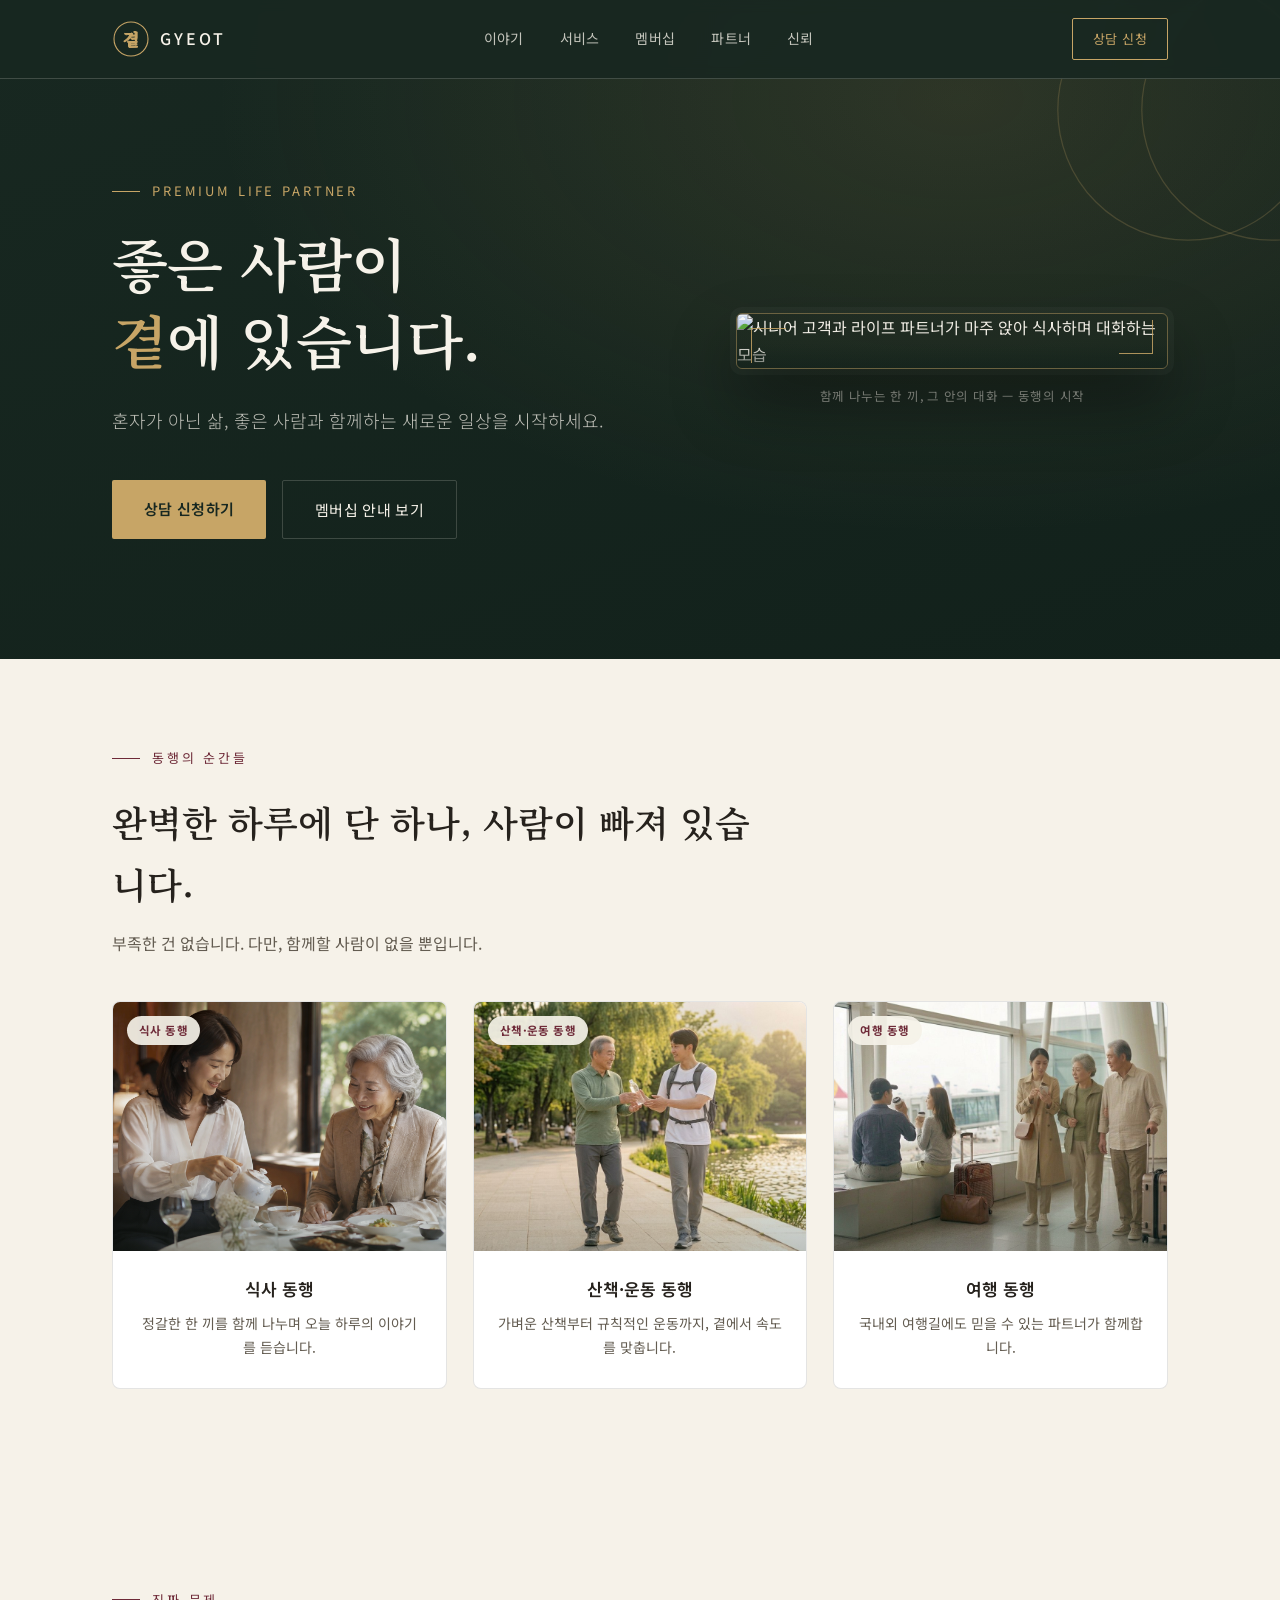
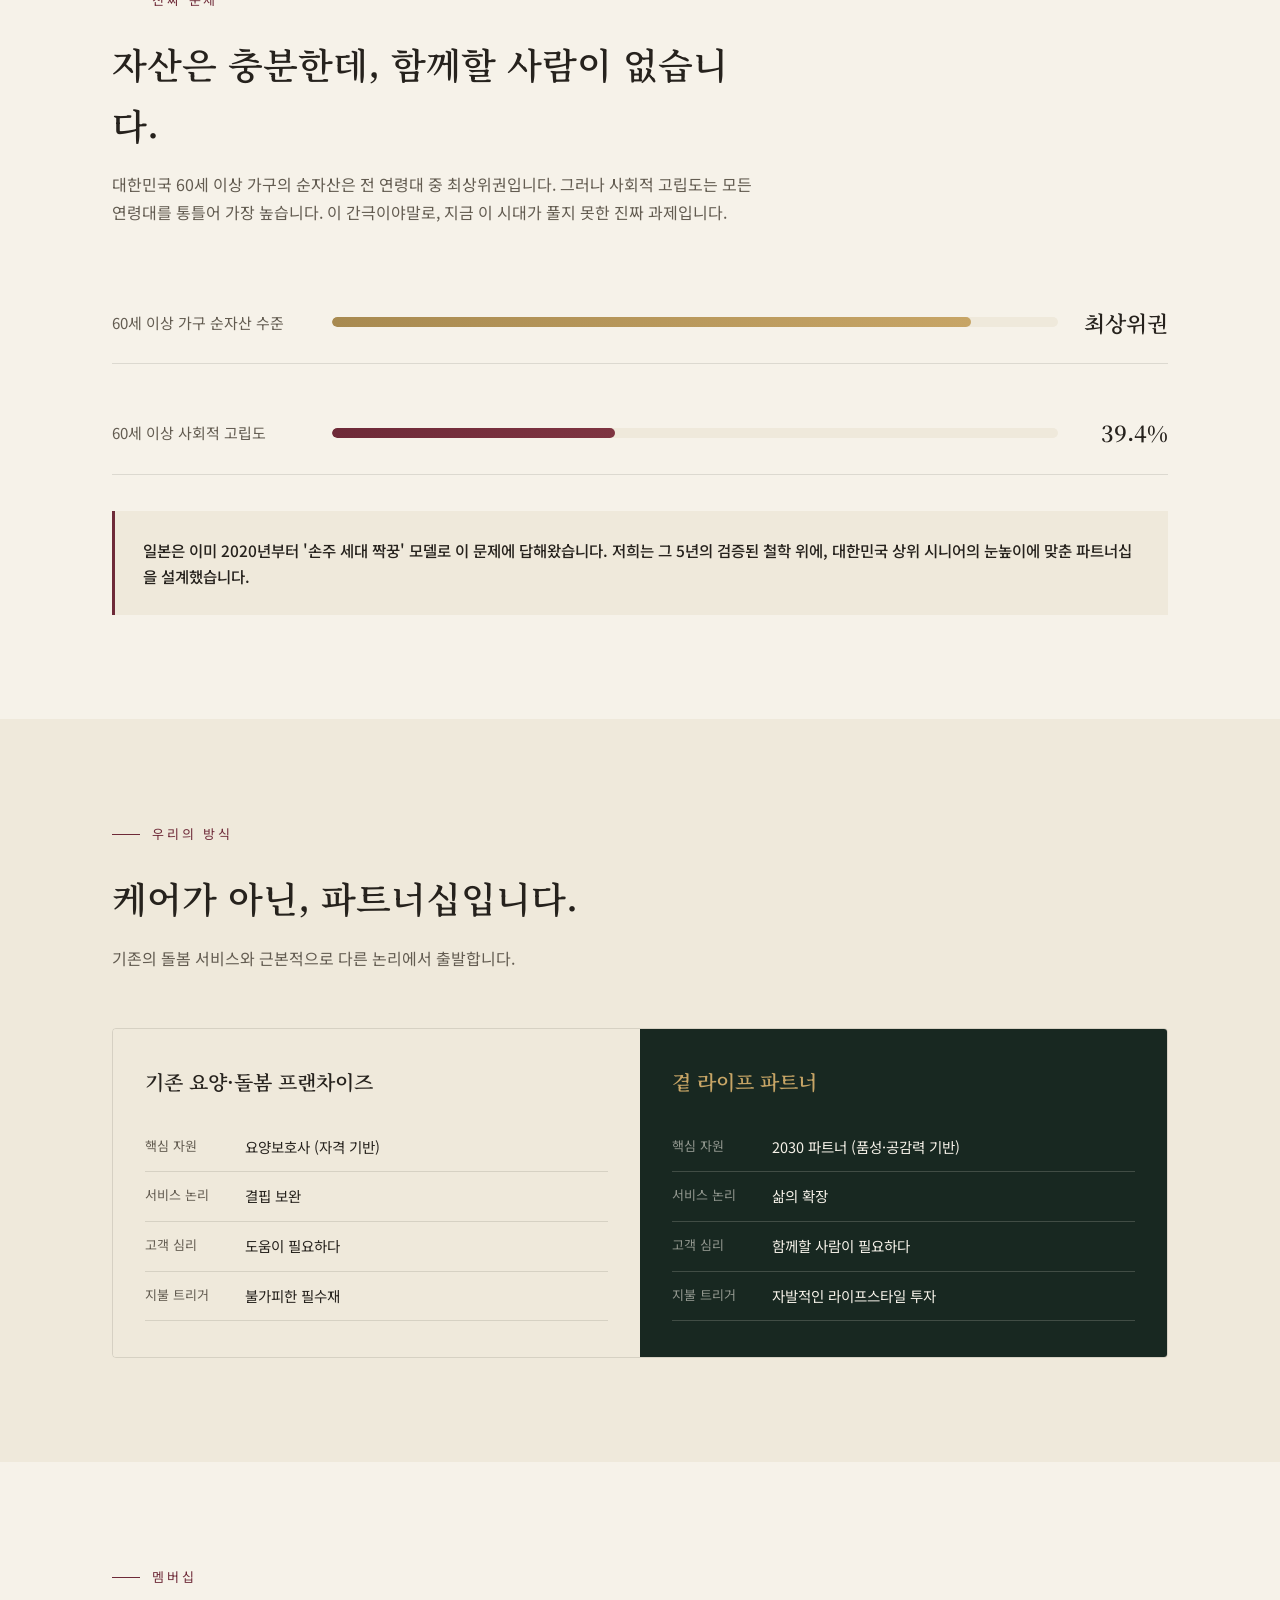
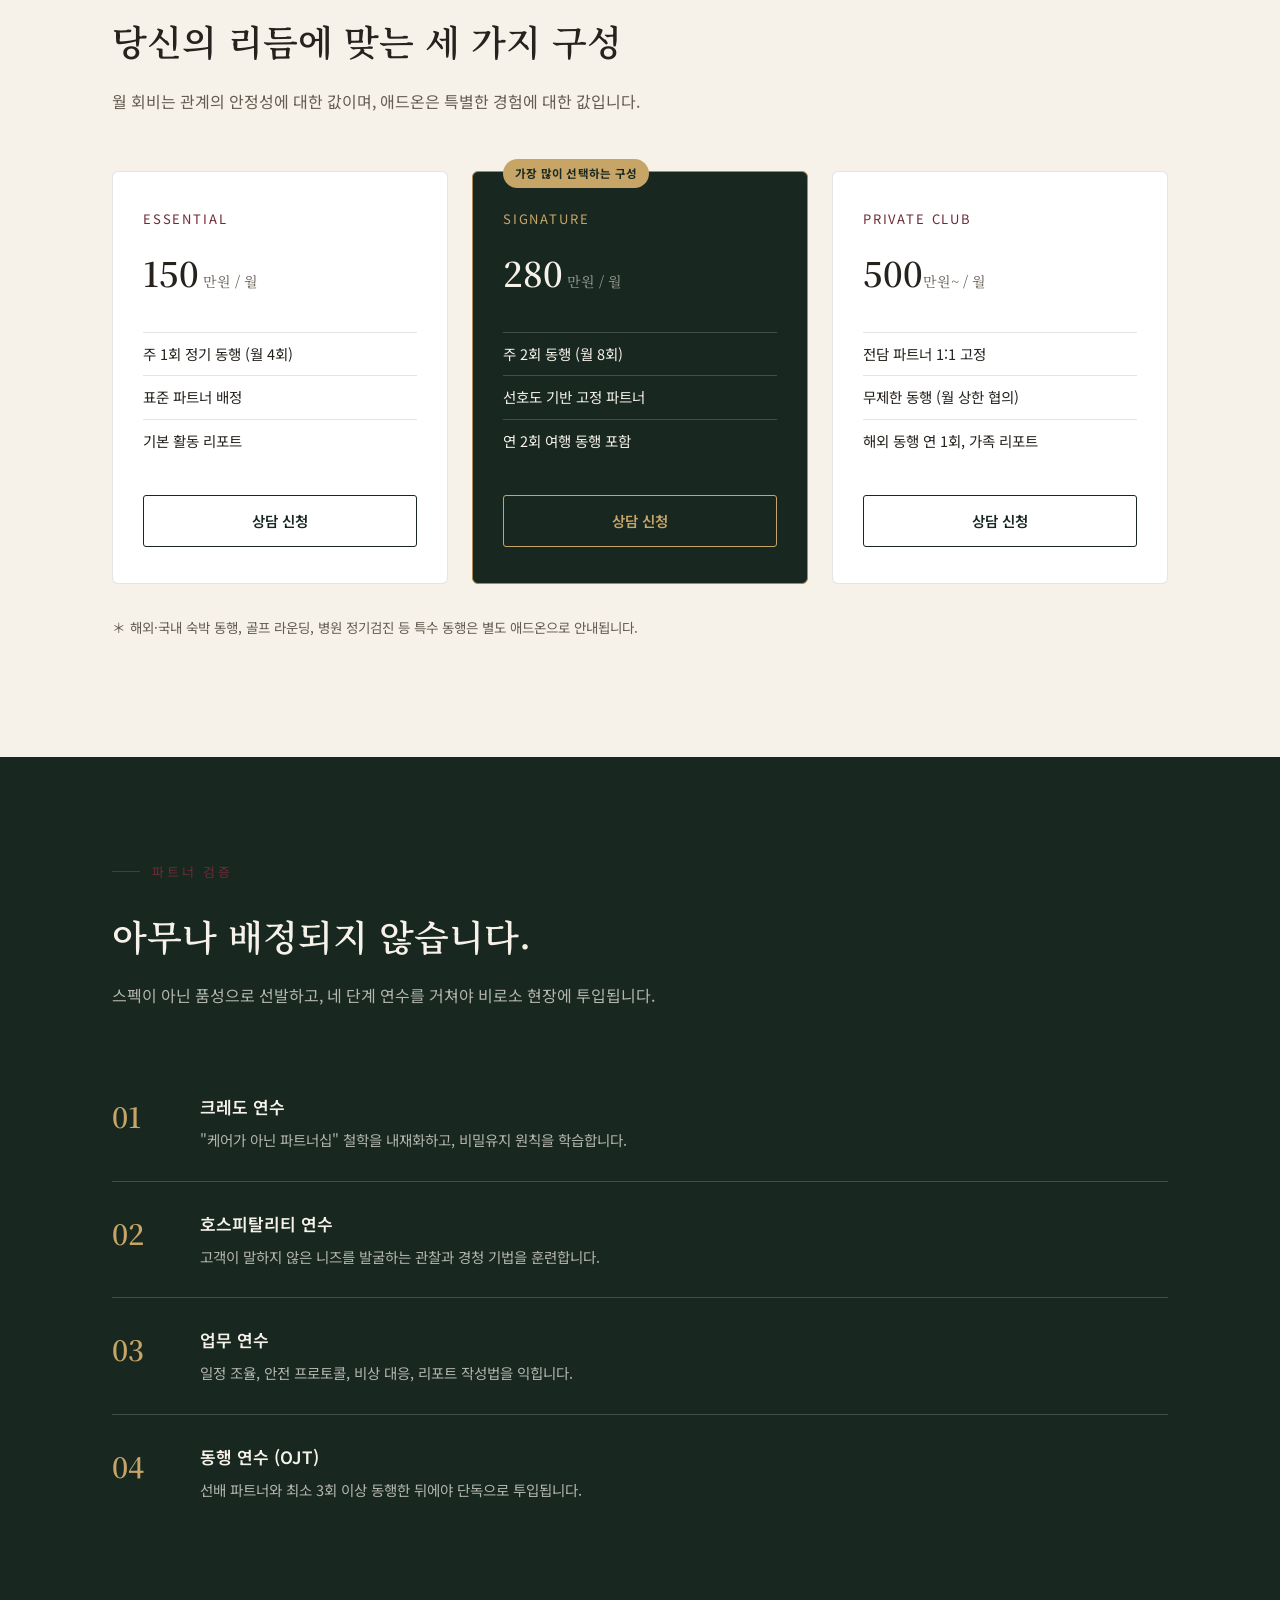
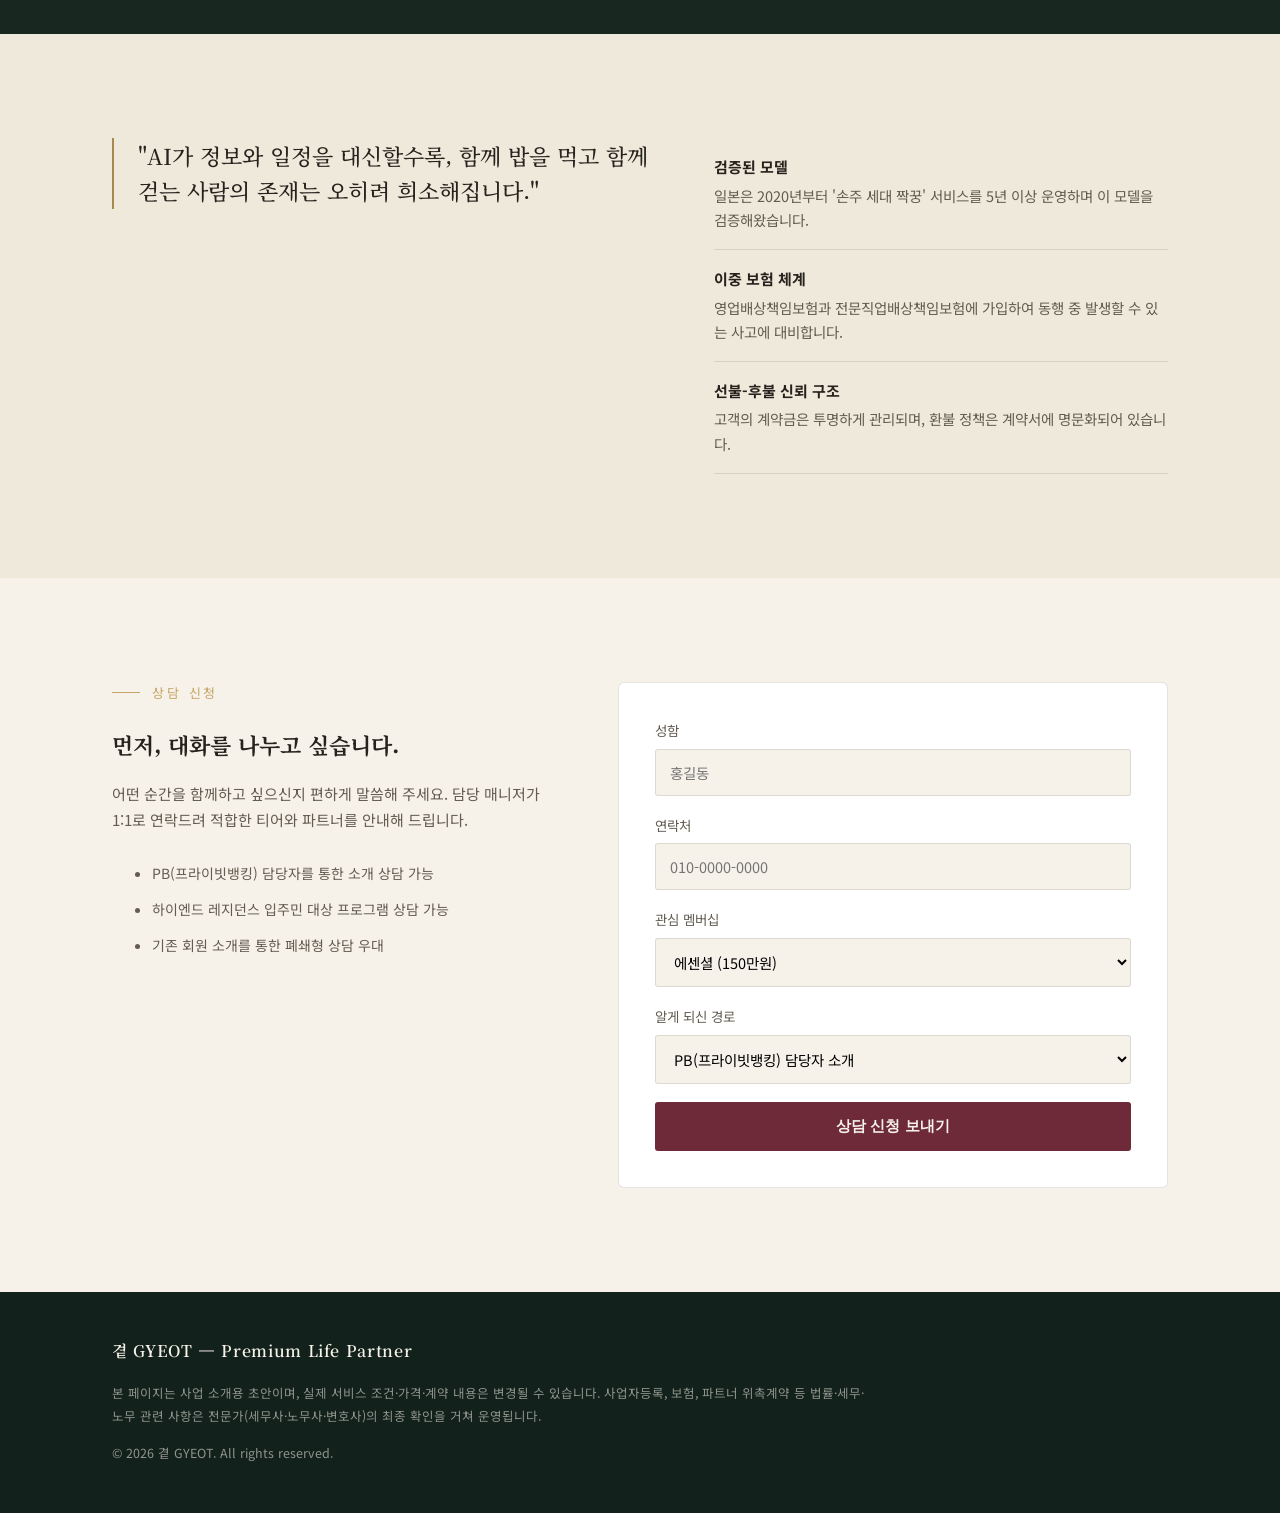
==== commit 94f3be97: "moment-dining 이미지 교체 (신규 사진으로 업데이트) Co-Authored-By: Claude Sonnet 5 <noreply@anthropic.com>" ====
--- a/senior-life-partner.html
+++ b/senior-life-partner.html
@@ -362,7 +362,7 @@
       <div class="moment-card">
         <div class="moment-photo">
           <span class="moment-tag">식사 동행</span>
-          <img src="moment-dining.jpg" alt="시니어 고객과 파트너가 레스토랑에서 마주 앉아 식사하며 대화하는 모습">
+          <img src="moment-dining.png" alt="시니어 고객과 파트너가 레스토랑에서 마주 앉아 식사하며 대화하는 모습">
         </div>
         <div class="moment-body">
           <h4>식사 동행</h4>
